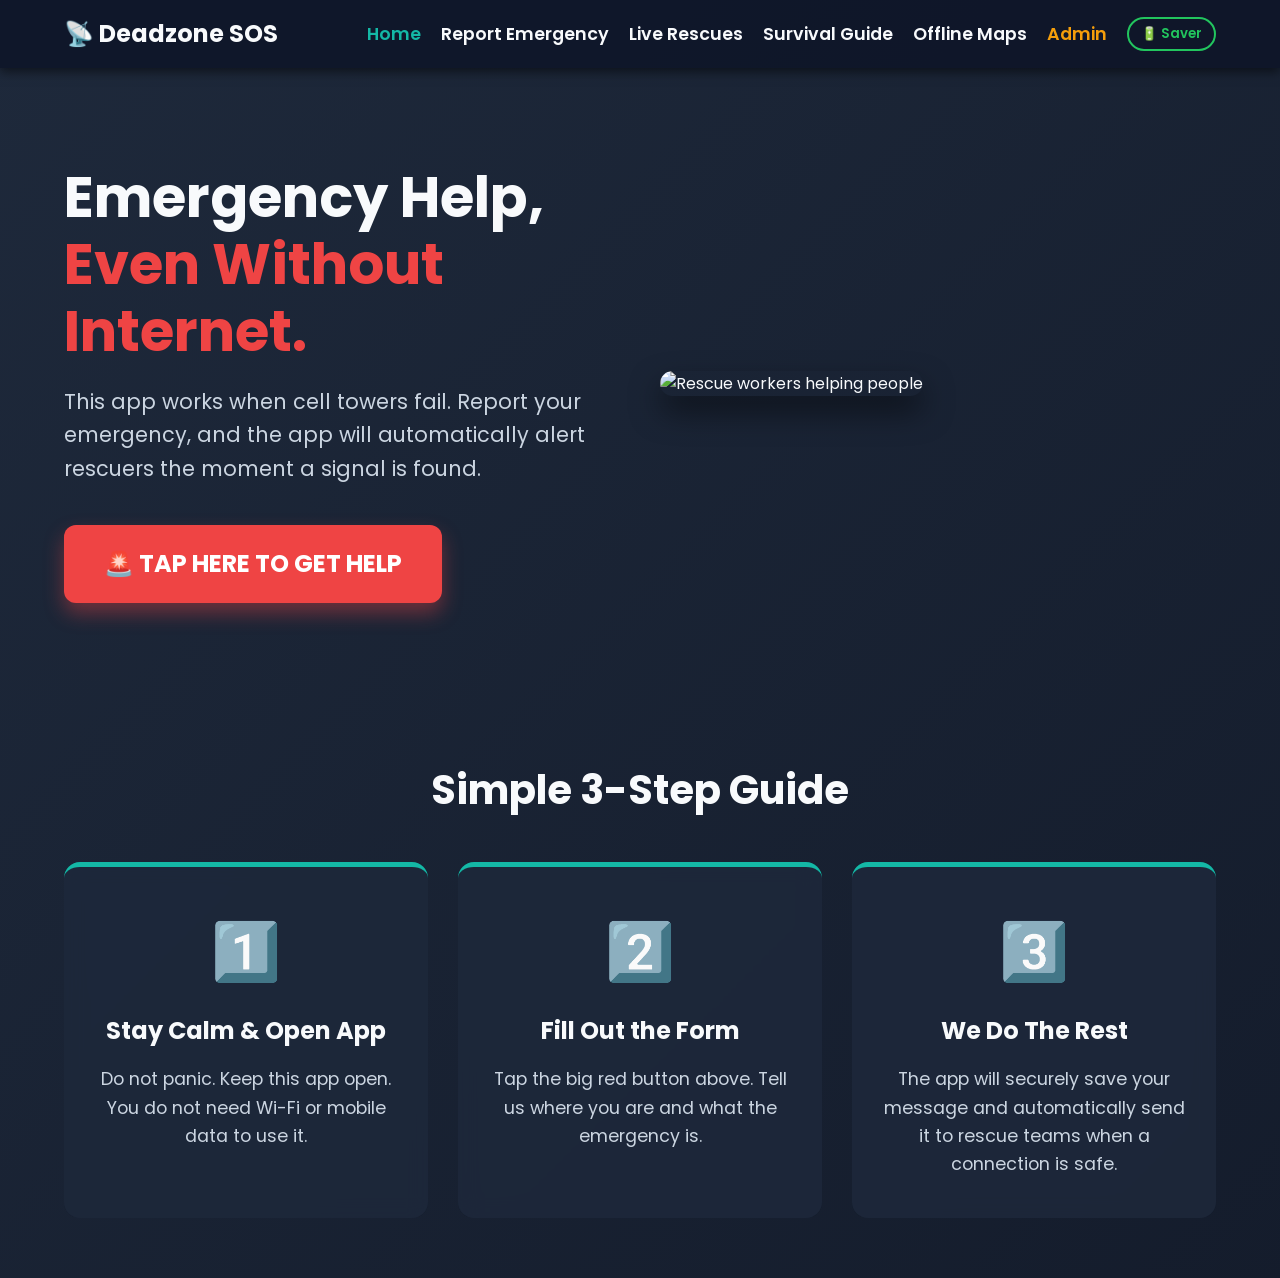
==== index.html @ b4892a74 "Add files via upload" ====
<!DOCTYPE html>
<html lang="en">
<head>
    <meta charset="UTF-8">
    <meta name="viewport" content="width=device-width, initial-scale=1.0">
    <title>Deadzone SOS | Emergency Network</title>
    <link rel="stylesheet" href="style.css">
    <link href="https://fonts.googleapis.com/css2?family=Poppins:wght@400;600;700&display=swap" rel="stylesheet">
    <link rel="manifest" href="manifest.json">
    <meta name="theme-color" content="#0f172a">
</head>
<body class="animated-bg fade-in">

    <nav class="navbar">
        <a href="index.html" class="logo">📡 Deadzone SOS</a>
        
        <div class="menu-toggle" id="mobile-menu">☰</div>
        
        <div class="nav-links">
            <a href="index.html" class="active">Home</a>
            <a href="report.html">Report Emergency</a>
            <a href="dashboard.html">Live Rescues</a>
            <a href="guidelines.html">Survival Guide</a>
            <a href="maps.html">Offline Maps</a>
            <a href="admin.html" class="admin-link">Admin</a>
            <button id="battery-toggle" class="btn-battery" title="Turn on Battery Saver">🔋 Saver</button>
        </div>
    </nav>

    <header class="hero">
        <div class="hero-text">
            <h1>Emergency Help, <br><span class="highlight">Even Without Internet.</span></h1>
            <p class="large-text">This app works when cell towers fail. Report your emergency, and the app will automatically alert rescuers the moment a signal is found.</p>
            <a href="report.html" class="btn-primary huge-btn">🚨 TAP HERE TO GET HELP</a>
        </div>
        <div class="hero-image">
            <img src="https://images.unsplash.com/photo-1527018263300-35368686ffcb?q=80&w=800&auto=format&fit=crop" alt="Rescue workers helping people">
        </div>
    </header>

    <section class="how-it-works">
        <h2>Simple 3-Step Guide</h2>
        <div class="card-container">
            <div class="card">
                <div class="card-icon">1️⃣</div>
                <h3>Stay Calm & Open App</h3>
                <p>Do not panic. Keep this app open. You do not need Wi-Fi or mobile data to use it.</p>
            </div>
            <div class="card">
                <div class="card-icon">2️⃣</div>
                <h3>Fill Out the Form</h3>
                <p>Tap the big red button above. Tell us where you are and what the emergency is.</p>
            </div>
            <div class="card">
                <div class="card-icon">3️⃣</div>
                <h3>We Do The Rest</h3>
                <p>The app will securely save your message and automatically send it to rescue teams when a connection is safe.</p>
            </div>
        </div>
    </section>

    <script src="https://www.gstatic.com/firebasejs/9.6.1/firebase-app-compat.js"></script>
    <script src="https://www.gstatic.com/firebasejs/9.6.1/firebase-database-compat.js"></script>
    <script src="app.js"></script>
</body>
</html>
---- style.css ----
/* --- 1. SETUP & VARIABLES --- */
:root {
    --bg-color-1: #0f172a;     /* Very dark blue */
    --bg-color-2: #1e293b;     /* Slate */
    --bg-color-3: #111827;     /* Almost black */
    --card-bg: rgba(30, 41, 59, 0.85); /* Slightly transparent for background to show */
    --text-light: #f8fafc;
    --text-muted: #cbd5e1;
    --accent-red: #ef4444;     /* Urgent Red for main action buttons */
    --accent-teal: #14b8a6;    
    --nav-bg: rgba(15, 23, 42, 0.95);
}

* { margin: 0; padding: 0; box-sizing: border-box; font-family: 'Poppins', sans-serif; }

body { color: var(--text-light); line-height: 1.6; overflow-x: hidden; }

/* --- 2. MOVING BACKGROUND ANIMATION --- */
.animated-bg {
    background: linear-gradient(-45deg, var(--bg-color-1), var(--bg-color-2), var(--bg-color-3), var(--bg-color-2));
    background-size: 400% 400%;
    animation: gradientBG 15s ease infinite;
}

@keyframes gradientBG {
    0% { background-position: 0% 50%; }
    50% { background-position: 100% 50%; }
    100% { background-position: 0% 50%; }
}

.fade-in { animation: fadeIn 0.8s ease-in-out; }
@keyframes fadeIn { from { opacity: 0; transform: translateY(10px); } to { opacity: 1; transform: translateY(0); } }

/* --- 3. NAVIGATION BAR --- */
.navbar {
    display: flex; justify-content: space-between; align-items: center;
    padding: 15px 5%; background-color: var(--nav-bg);
    position: sticky; top: 0; z-index: 100; box-shadow: 0 4px 10px rgba(0,0,0,0.5);
}
.logo { font-size: 1.5rem; font-weight: 700; color: var(--text-light); text-decoration: none; }
.nav-links { display: flex; align-items: center; gap: 20px; }
.nav-links a { color: var(--text-light); text-decoration: none; font-weight: 600; font-size: 1.1rem; }
.nav-links a.active, .nav-links a:hover { color: var(--accent-teal); }
.admin-link { color: #f59e0b !important; } /* Gold color for admin */

/* Battery Toggle Button */
.btn-battery {
    background: transparent; border: 2px solid #22c55e; color: #22c55e;
    padding: 5px 12px; border-radius: 20px; cursor: pointer; font-weight: 600; transition: 0.3s;
}
.btn-battery:hover { background: #22c55e; color: #000; }
.menu-toggle { display: none; font-size: 2rem; cursor: pointer; }

/* --- 4. HERO SECTION (ELDERLY FRIENDLY) --- */
.hero { display: flex; align-items: center; padding: 60px 5%; gap: 40px; min-height: 70vh; }
.hero-text { flex: 1; }
.hero-text h1 { font-size: 3.5rem; line-height: 1.2; margin-bottom: 20px; }
.highlight { color: var(--accent-red); }
.large-text { font-size: 1.3rem; color: var(--text-muted); margin-bottom: 40px; }

/* Huge button for poor eyesight/shaking hands */
.huge-btn {
    display: inline-block; background-color: var(--accent-red); color: #fff;
    padding: 20px 40px; border-radius: 12px; text-decoration: none;
    font-size: 1.5rem; font-weight: 700; box-shadow: 0 10px 20px rgba(239, 68, 68, 0.4);
    transition: transform 0.2s; text-align: center;
}
.huge-btn:hover { transform: scale(1.05); }

.hero-image { flex: 1; }
.hero-image img { width: 100%; border-radius: 16px; box-shadow: 0 15px 30px rgba(0,0,0,0.5); }

/* --- 5. HOW IT WORKS CARDS --- */
.how-it-works { padding: 60px 5%; text-align: center; }
.how-it-works h2 { font-size: 2.5rem; margin-bottom: 40px; }
.card-container { display: flex; gap: 30px; }
.card {
    background-color: var(--card-bg); padding: 40px 30px; border-radius: 16px;
    flex: 1; border-top: 5px solid var(--accent-teal); backdrop-filter: blur(10px);
}
.card-icon { font-size: 3.5rem; margin-bottom: 15px; }
.card h3 { font-size: 1.5rem; margin-bottom: 15px; }
.card p { font-size: 1.1rem; color: var(--text-muted); }

/* --- 6. LOW BATTERY MODE OVERRIDES --- */
body.low-battery {
    background: #000 !important; animation: none !important; color: #fff;
}
body.low-battery .card, body.low-battery .navbar {
    background: #111 !important; border-color: #333 !important; backdrop-filter: none;
}
body.low-battery img { filter: grayscale(100%) brightness(50%); }

/* --- 7. MOBILE RESPONSIVENESS --- */
@media (max-width: 900px) {
    .hero { flex-direction: column; text-align: center; padding: 40px 5%; }
    .card-container { flex-direction: column; }
    .nav-links { display: none; } /* In app.js we will script the hamburger menu */
    .menu-toggle { display: block; }
}
/* --- 8. PAGE CONTAINERS (For Report & Dashboard) --- */
.page-container {
    display: flex; padding: 60px 5%; gap: 50px; max-width: 1200px; margin: 0 auto;
}
.info-panel { flex: 1; }
.info-panel h2 { font-size: 3rem; color: var(--accent-red); margin-bottom: 20px; line-height: 1.1; }

.status-box {
    background-color: var(--bg-color-3); padding: 25px; border-radius: 12px;
    border-left: 8px solid var(--accent-teal); margin-top: 30px; box-shadow: 0 10px 20px rgba(0,0,0,0.5);
}
.online-text { color: #4ade80; font-weight: bold; }
.offline-text { color: #f87171; font-weight: bold; }
.hidden-message { display: none; margin-top: 15px; color: #fbbf24; font-size: 1.1rem; font-weight: 600; }

/* --- 9. ELDERLY-FRIENDLY FORMS --- */
.form-panel {
    flex: 1.2; background-color: var(--card-bg); padding: 40px;
    border-radius: 16px; box-shadow: 0 15px 35px rgba(0,0,0,0.4); backdrop-filter: blur(10px);
}
.form-group { margin-bottom: 30px; }
.form-group label { display: block; margin-bottom: 10px; font-weight: 700; font-size: 1.2rem; color: var(--text-light); }

.large-input {
    width: 100%; padding: 18px; border-radius: 12px; border: 2px solid #475569;
    background-color: var(--bg-color-1); color: var(--text-light);
    font-size: 1.1rem; transition: 0.3s;
}
.large-input:focus { outline: none; border-color: var(--accent-teal); box-shadow: 0 0 15px rgba(20, 184, 166, 0.4); }

.hidden { display: none !important; }
.full-width { width: 100%; border: none; cursor: pointer; }

/* The GPS Location Input Wrapper */
.location-wrapper { display: flex; gap: 10px; }
.location-wrapper input { flex: 1; }
.btn-gps {
    background-color: var(--bg-color-3); color: var(--accent-teal); border: 2px solid var(--accent-teal);
    padding: 0 20px; border-radius: 12px; font-weight: 700; cursor: pointer; transition: 0.3s; white-space: nowrap;
}
.btn-gps:hover { background-color: var(--accent-teal); color: #fff; }

@media (max-width: 850px) {
    .page-container { flex-direction: column; }
    .location-wrapper { flex-direction: column; }
    .btn-gps { padding: 18px; }
}
/* --- 10. DASHBOARD SPECIFIC STYLES --- */
.data-panel {
    flex: 1.5; background-color: var(--card-bg); padding: 30px;
    border-radius: 16px; backdrop-filter: blur(10px); box-shadow: 0 15px 35px rgba(0,0,0,0.4);
}

.dashboard-header {
    display: flex; justify-content: space-between; align-items: center;
    margin-bottom: 25px; border-bottom: 2px solid var(--bg-color-2); padding-bottom: 15px;
}
.dashboard-header h3 { font-size: 1.8rem; color: var(--text-light); }

.badge {
    background-color: var(--accent-teal); color: #fff; padding: 5px 15px;
    border-radius: 20px; font-size: 1rem; font-weight: 700;
}

.reports-feed { display: flex; flex-direction: column; gap: 20px; max-height: 650px; overflow-y: auto; padding-right: 15px; }

/* Custom Sleek Scrollbar */
.reports-feed::-webkit-scrollbar { width: 10px; }
.reports-feed::-webkit-scrollbar-track { background: var(--bg-color-1); border-radius: 10px; }
.reports-feed::-webkit-scrollbar-thumb { background-color: var(--accent-teal); border-radius: 10px; }

.empty-state { text-align: center; padding: 50px; background-color: var(--bg-color-1); border-radius: 12px; color: var(--text-muted); border: 2px dashed #475569; font-size: 1.2rem; }

/* --- 11. GENERATED REPORT CARDS --- */
.report-card {
    background-color: var(--bg-color-1); padding: 25px; border-radius: 12px;
    border-left: 8px solid var(--accent-teal); box-shadow: 0 5px 15px rgba(0,0,0,0.3);
    animation: fadeIn 0.5s ease-in-out;
}

.report-header { display: flex; justify-content: space-between; align-items: center; margin-bottom: 15px; }

.hazard-badge {
    padding: 6px 12px; border-radius: 6px; font-size: 0.9rem;
    font-weight: 700; text-transform: uppercase; color: #fff; letter-spacing: 1px;
}

/* Dynamic Colors Based on Emergency Type */
.hazard-badge.critical { background-color: #ef4444; } /* Red */
.hazard-badge.warning { background-color: #f59e0b; }  /* Orange */
.hazard-badge.info { background-color: #3b82f6; }     /* Blue */
.hazard-badge.unclassified { background-color: #8b5cf6; } /* Purple for "Other" */

.time { font-size: 0.9rem; color: var(--text-muted); font-weight: 600; }
.report-card h4 { margin-bottom: 8px; color: var(--text-light); font-size: 1.3rem; }
.report-card p { color: var(--text-muted); font-size: 1.1rem; line-height: 1.5; }
/* --- 12. SURVIVAL ACCORDION STYLES --- */
.category-title {
    font-size: 2rem;
    color: var(--text-light);
    border-bottom: 2px solid var(--card-bg);
    padding-bottom: 10px;
    margin-bottom: 20px;
}

.survival-card {
    background-color: var(--card-bg);
    margin-bottom: 15px;
    border-radius: 12px;
    border-left: 5px solid var(--accent-teal);
    overflow: hidden; /* Keeps the borders neat when opened */
    box-shadow: 0 5px 15px rgba(0,0,0,0.3);
    transition: all 0.3s ease;
}

/* The clickable title bar */
.survival-card summary {
    padding: 20px;
    font-size: 1.2rem;
    font-weight: 600;
    color: var(--text-light);
    cursor: pointer;
    list-style: none; /* Removes the default tiny arrow */
    position: relative;
    outline: none;
}

/* Creating a custom "+" icon that turns into a "-" when opened */
.survival-card summary::after {
    content: '+';
    position: absolute;
    right: 20px;
    font-size: 1.5rem;
    color: var(--accent-teal);
    font-weight: bold;
}

.survival-card[open] summary::after {
    content: '-';
    color: var(--accent-red);
}

/* Adding a nice glow when opened */
.survival-card[open] {
    border-left-color: var(--accent-red);
    box-shadow: 0 5px 25px rgba(239, 68, 68, 0.2);
}

.card-content {
    padding: 0 20px 20px 20px;
    color: var(--text-muted);
    font-size: 1.1rem;
    line-height: 1.6;
    animation: fadeInDown 0.3s ease-in-out;
}

.card-content strong {
    color: var(--accent-teal);
}

@keyframes fadeInDown {
    from { opacity: 0; transform: translateY(-10px); }
    to { opacity: 1; transform: translateY(0); }
}
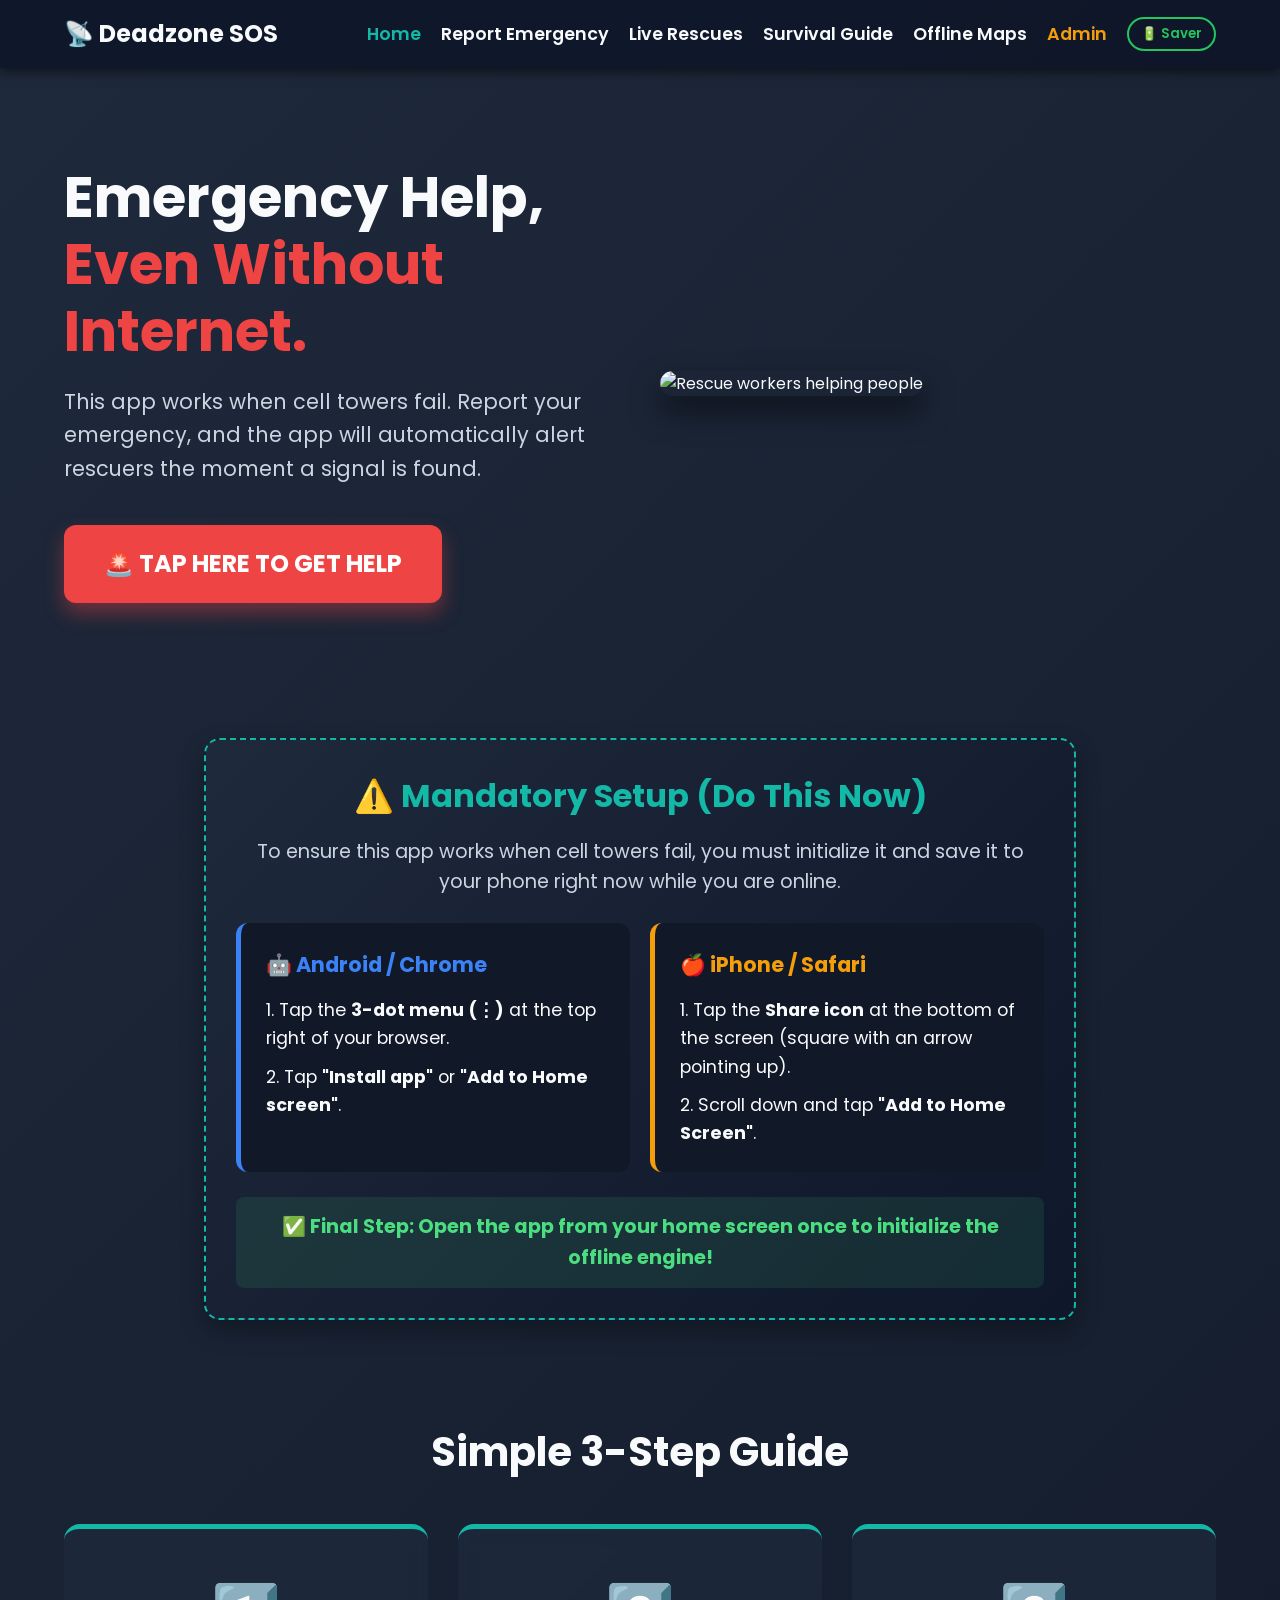
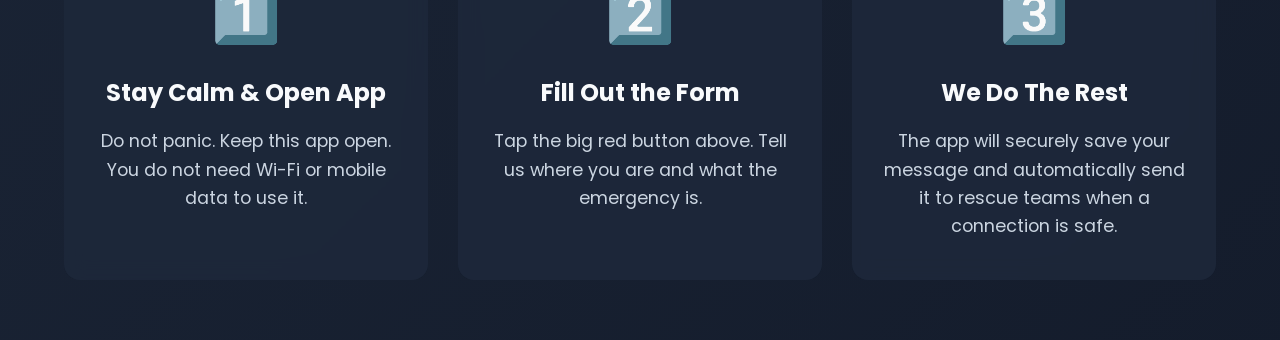
==== commit 4be33af1: "Update index.html" ====
--- a/index.html
+++ b/index.html
@@ -34,9 +34,35 @@
             <a href="report.html" class="btn-primary huge-btn">🚨 TAP HERE TO GET HELP</a>
         </div>
         <div class="hero-image">
-            <img src="https://images.unsplash.com/photo-1527018263300-35368686ffcb?q=80&w=800&auto=format&fit=crop" alt="Rescue workers helping people">
+            <img src="hero.jpg" alt="Rescue workers helping people">
         </div>
     </header>
+    <section class="install-guide" style="padding: 40px 5%; max-width: 1000px; margin: 0 auto;">
+        <div style="background: linear-gradient(135deg, var(--bg-color-2), var(--bg-color-1)); border: 2px dashed var(--accent-teal); padding: 30px; border-radius: 16px; text-align: center; box-shadow: 0 10px 25px rgba(0,0,0,0.3);">
+            <h2 style="color: var(--accent-teal); margin-bottom: 15px; font-size: 2rem;">⚠️ Mandatory Setup (Do This Now)</h2>
+            <p style="font-size: 1.2rem; color: var(--text-muted); margin-bottom: 25px;">To ensure this app works when cell towers fail, you must initialize it and save it to your phone right now while you are online.</p>
+
+            <div style="display: flex; gap: 20px; flex-wrap: wrap; justify-content: center; text-align: left;">
+                
+                <div style="flex: 1; min-width: 280px; background: var(--bg-color-3); padding: 25px; border-radius: 12px; border-left: 5px solid #3b82f6;">
+                    <h3 style="color: #3b82f6; margin-bottom: 15px; font-size: 1.3rem;">🤖 Android / Chrome</h3>
+                    <p style="margin-bottom: 10px; font-size: 1.1rem;">1. Tap the <strong>3-dot menu (⋮)</strong> at the top right of your browser.</p>
+                    <p style="font-size: 1.1rem;">2. Tap <strong>"Install app"</strong> or <strong>"Add to Home screen"</strong>.</p>
+                </div>
+
+                <div style="flex: 1; min-width: 280px; background: var(--bg-color-3); padding: 25px; border-radius: 12px; border-left: 5px solid #f59e0b;">
+                    <h3 style="color: #f59e0b; margin-bottom: 15px; font-size: 1.3rem;">🍎 iPhone / Safari</h3>
+                    <p style="margin-bottom: 10px; font-size: 1.1rem;">1. Tap the <strong>Share icon</strong> at the bottom of the screen (square with an arrow pointing up).</p>
+                    <p style="font-size: 1.1rem;">2. Scroll down and tap <strong>"Add to Home Screen"</strong>.</p>
+                </div>
+
+            </div>
+            
+            <p style="margin-top: 25px; font-weight: 700; color: #4ade80; font-size: 1.2rem; padding: 15px; background: rgba(74, 222, 128, 0.1); border-radius: 8px; display: inline-block;">
+                ✅ Final Step: Open the app from your home screen once to initialize the offline engine!
+            </p>
+        </div>
+    </section>
 
     <section class="how-it-works">
         <h2>Simple 3-Step Guide</h2>
@@ -63,4 +89,6 @@
     <script src="https://www.gstatic.com/firebasejs/9.6.1/firebase-database-compat.js"></script>
     <script src="app.js"></script>
 </body>
-</html>+
+</html>
+
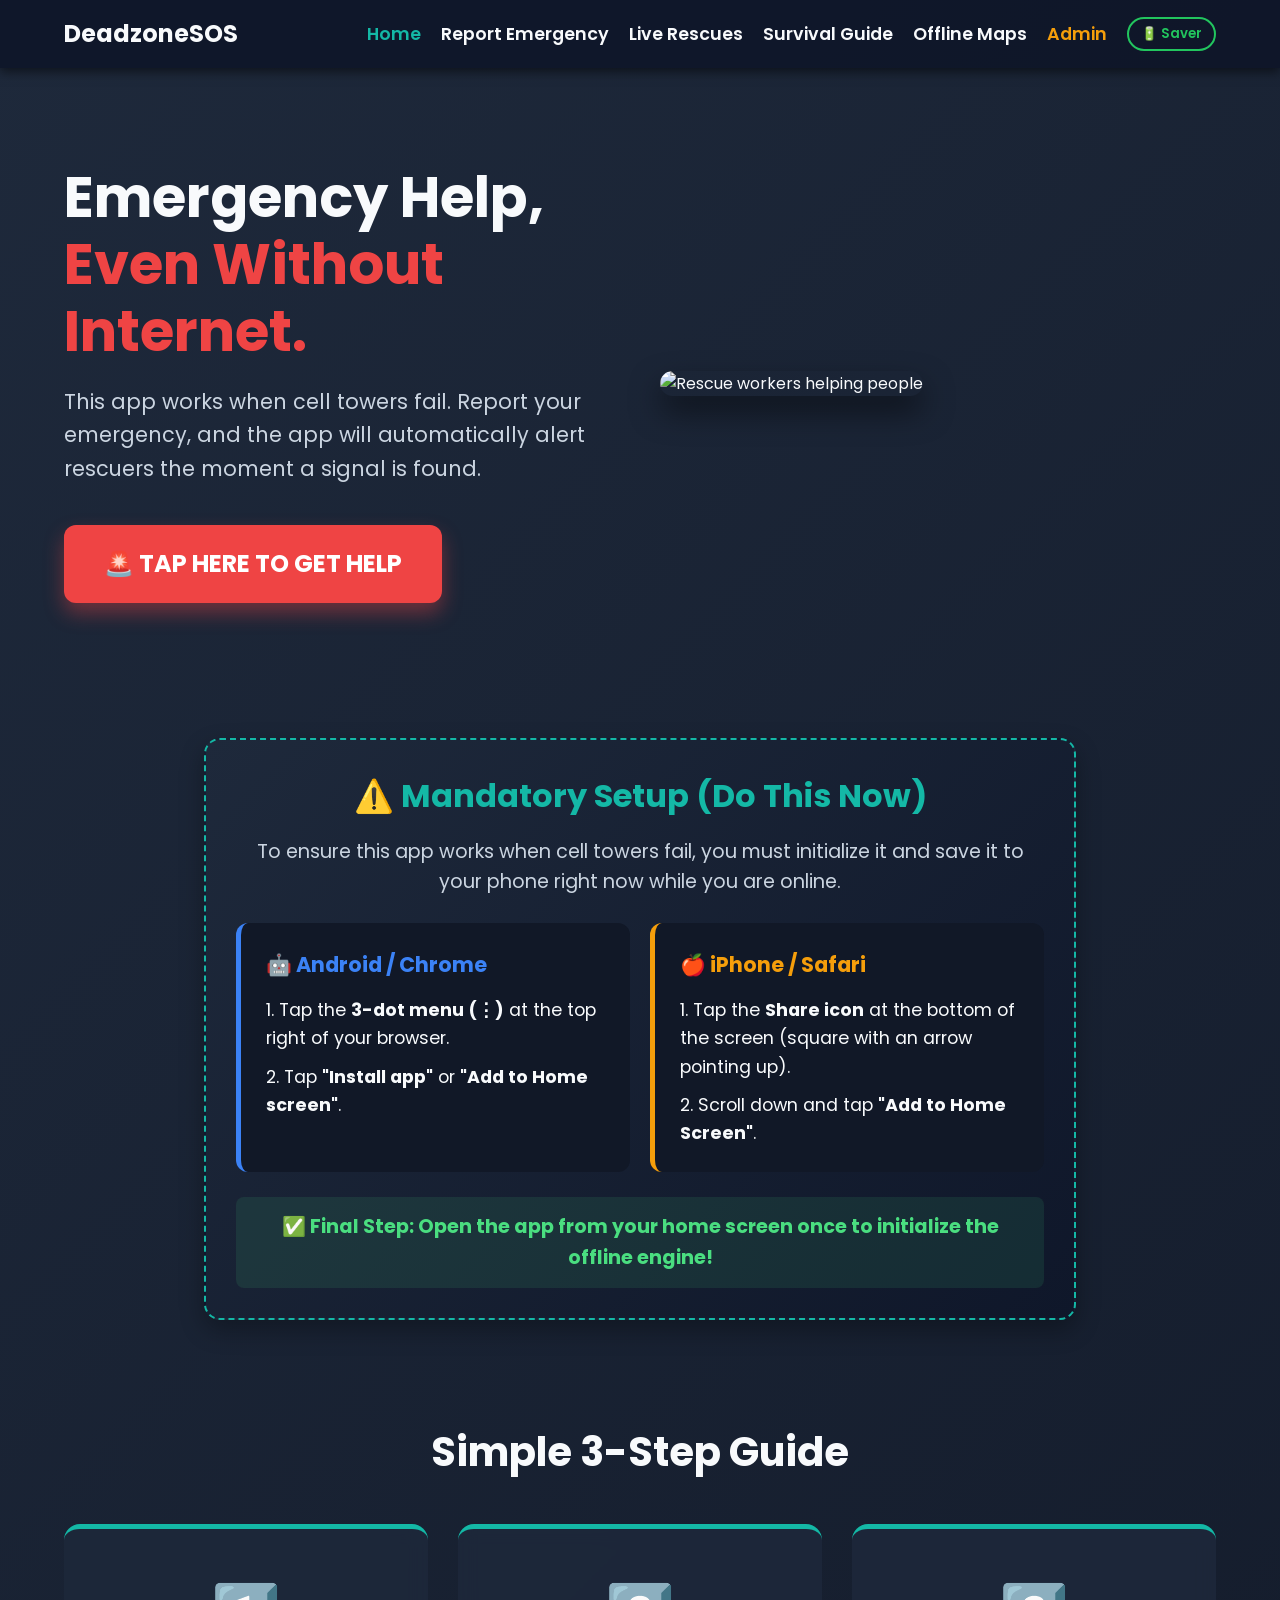
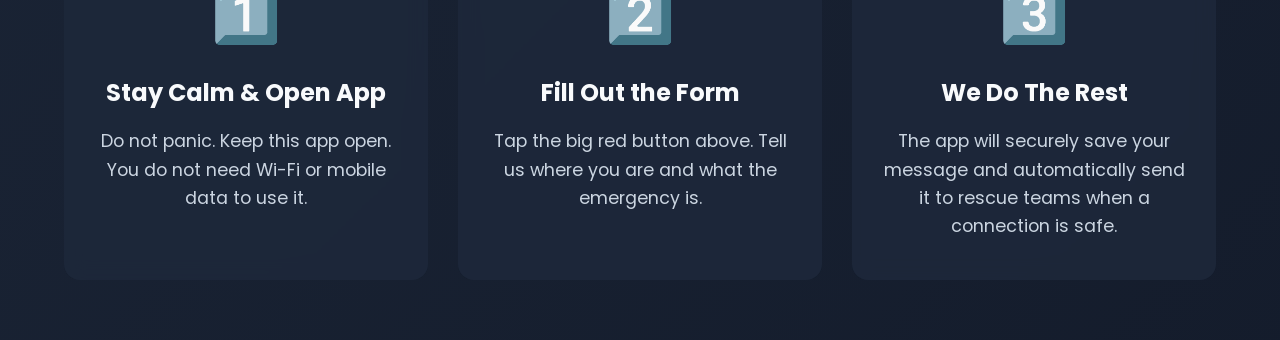
==== commit f851b0c5: "Fix HTML formatting and update logo styling" ====
--- a/index.html
+++ b/index.html
@@ -12,7 +12,7 @@
 <body class="animated-bg fade-in">
 
     <nav class="navbar">
-        <a href="index.html" class="logo">📡 Deadzone SOS</a>
+        <a href="index.html" class="logo"><span class="dz">Deadzone</span><span class="sos">SOS</span></a>
         
         <div class="menu-toggle" id="mobile-menu">☰</div>
         
@@ -92,3 +92,4 @@
 
 </html>
 
+
